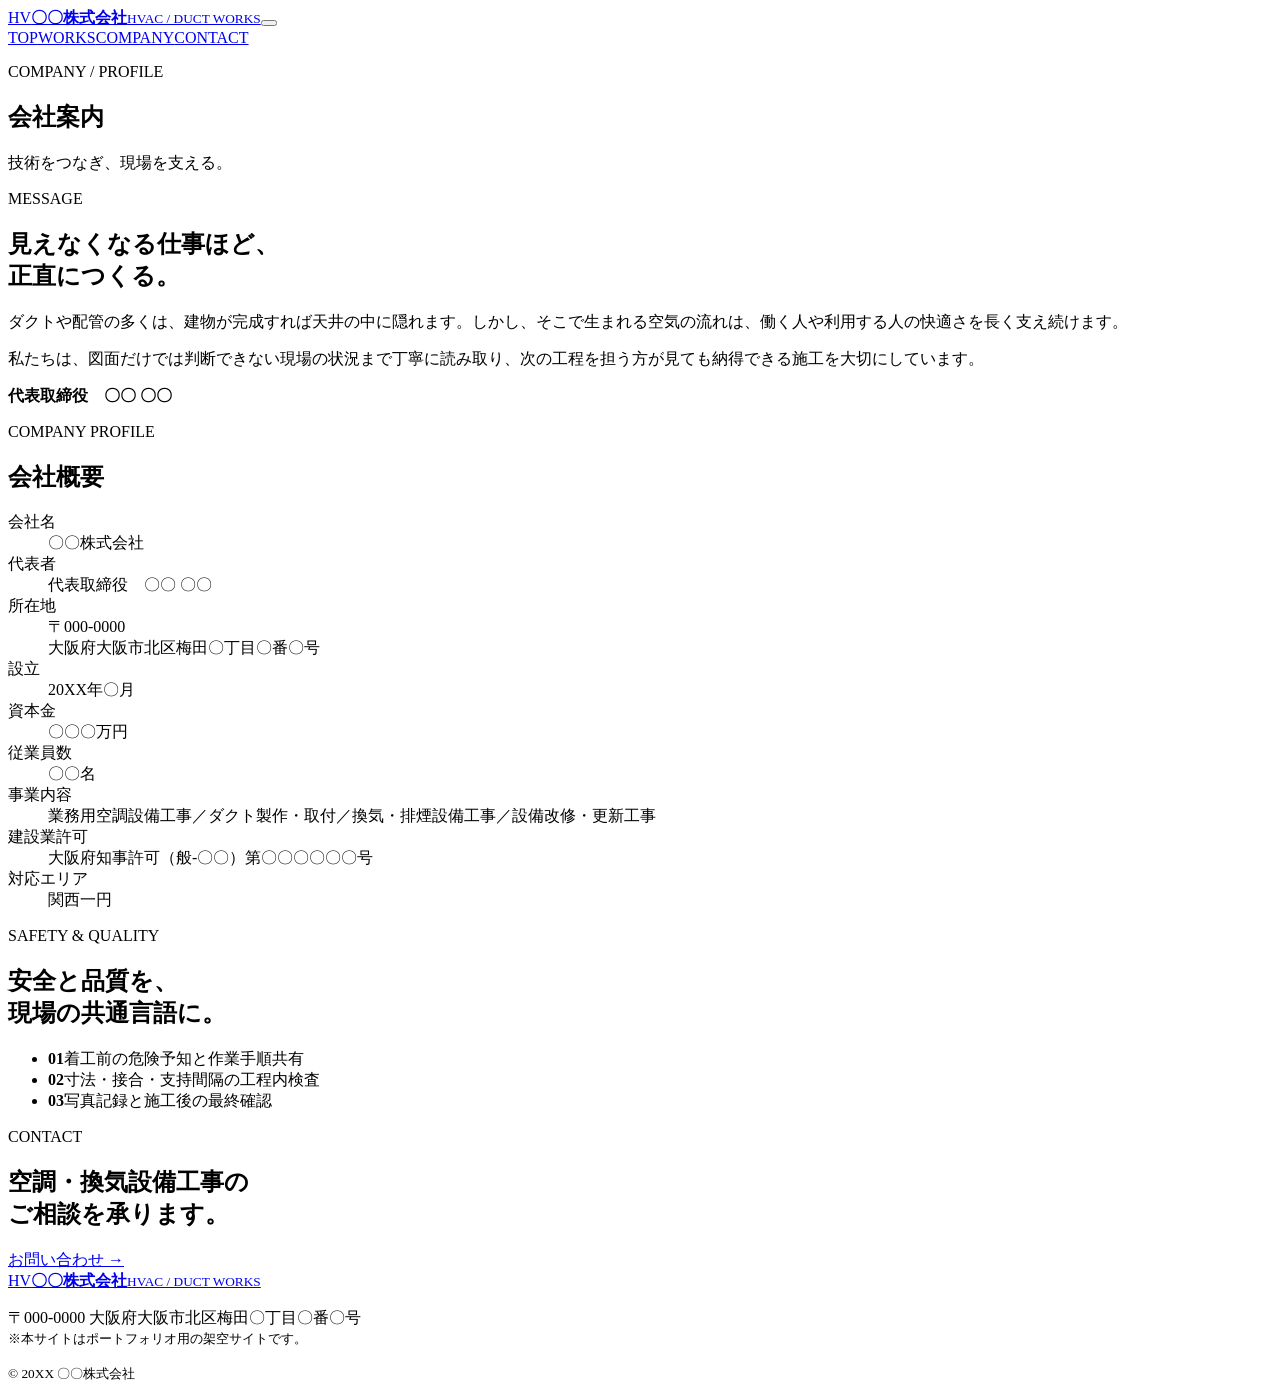
==== company.html @ c124eb48 "Add company.html to HVAC craftsman sample" ====
<!doctype html><html lang="ja"><head><meta charset="UTF-8"><meta name="viewport" content="width=device-width,initial-scale=1"><meta name="description" content="〇〇株式会社の会社案内、施工姿勢、会社概要。"><title>会社案内 | 〇〇株式会社</title><link rel="preconnect" href="https://fonts.googleapis.com"><link rel="preconnect" href="https://fonts.gstatic.com" crossorigin><link href="https://fonts.googleapis.com/css2?family=Barlow+Condensed:wght@500;600;700;800&family=Noto+Sans+JP:wght@400;500;600;700;800&display=swap" rel="stylesheet"><link rel="stylesheet" href="style.css"><link rel="icon" href="favicon.svg" type="image/svg+xml"><script src="script.js" defer></script></head><body><div class="progress"></div><header class="header"><a class="brand" href="index.html"><span class="brand-mark">HV</span><span><b>〇〇株式会社</b><small>HVAC / DUCT WORKS</small></span></a><button class="menu" aria-label="メニューを開く" aria-expanded="false"><i></i><i></i></button><nav><a href="index.html">TOP</a><a href="services.html">WORKS</a><a class="active" href="company.html">COMPANY</a><a href="contact.html">CONTACT</a></nav></header><main><section class="page-hero company-hero"><p>COMPANY / PROFILE</p><h1>会社案内</h1><span>技術をつなぎ、現場を支える。</span></section><section class="message"><div><p class="section-no">MESSAGE</p><h2>見えなくなる仕事ほど、<br>正直につくる。</h2></div><div><p>ダクトや配管の多くは、建物が完成すれば天井の中に隠れます。しかし、そこで生まれる空気の流れは、働く人や利用する人の快適さを長く支え続けます。</p><p>私たちは、図面だけでは判断できない現場の状況まで丁寧に読み取り、次の工程を担う方が見ても納得できる施工を大切にしています。</p><b>代表取締役　〇〇 〇〇</b></div></section><section class="company-data"><p class="section-no">COMPANY PROFILE</p><h2>会社概要</h2><dl><div><dt>会社名</dt><dd>〇〇株式会社</dd></div><div><dt>代表者</dt><dd>代表取締役　〇〇 〇〇</dd></div><div><dt>所在地</dt><dd>〒000-0000<br>大阪府大阪市北区梅田〇丁目〇番〇号</dd></div><div><dt>設立</dt><dd>20XX年〇月</dd></div><div><dt>資本金</dt><dd>〇〇〇万円</dd></div><div><dt>従業員数</dt><dd>〇〇名</dd></div><div><dt>事業内容</dt><dd>業務用空調設備工事／ダクト製作・取付／換気・排煙設備工事／設備改修・更新工事</dd></div><div><dt>建設業許可</dt><dd>大阪府知事許可（般-〇〇）第〇〇〇〇〇〇号</dd></div><div><dt>対応エリア</dt><dd>関西一円</dd></div></dl></section><section class="safety"><div><p class="section-no">SAFETY & QUALITY</p><h2>安全と品質を、<br>現場の共通言語に。</h2></div><ul><li><b>01</b><span>着工前の危険予知と作業手順共有</span></li><li><b>02</b><span>寸法・接合・支持間隔の工程内検査</span></li><li><b>03</b><span>写真記録と施工後の最終確認</span></li></ul></section><section class="cta"><p class="section-no">CONTACT</p><h2>空調・換気設備工事の<br>ご相談を承ります。</h2><a class="btn light" href="contact.html">お問い合わせ →</a></section></main><footer><a class="brand inverse" href="index.html"><span class="brand-mark">HV</span><span><b>〇〇株式会社</b><small>HVAC / DUCT WORKS</small></span></a><p>〒000-0000 大阪府大阪市北区梅田〇丁目〇番〇号<br><small>※本サイトはポートフォリオ用の架空サイトです。</small></p><small>© 20XX 〇〇株式会社</small></footer></body></html>
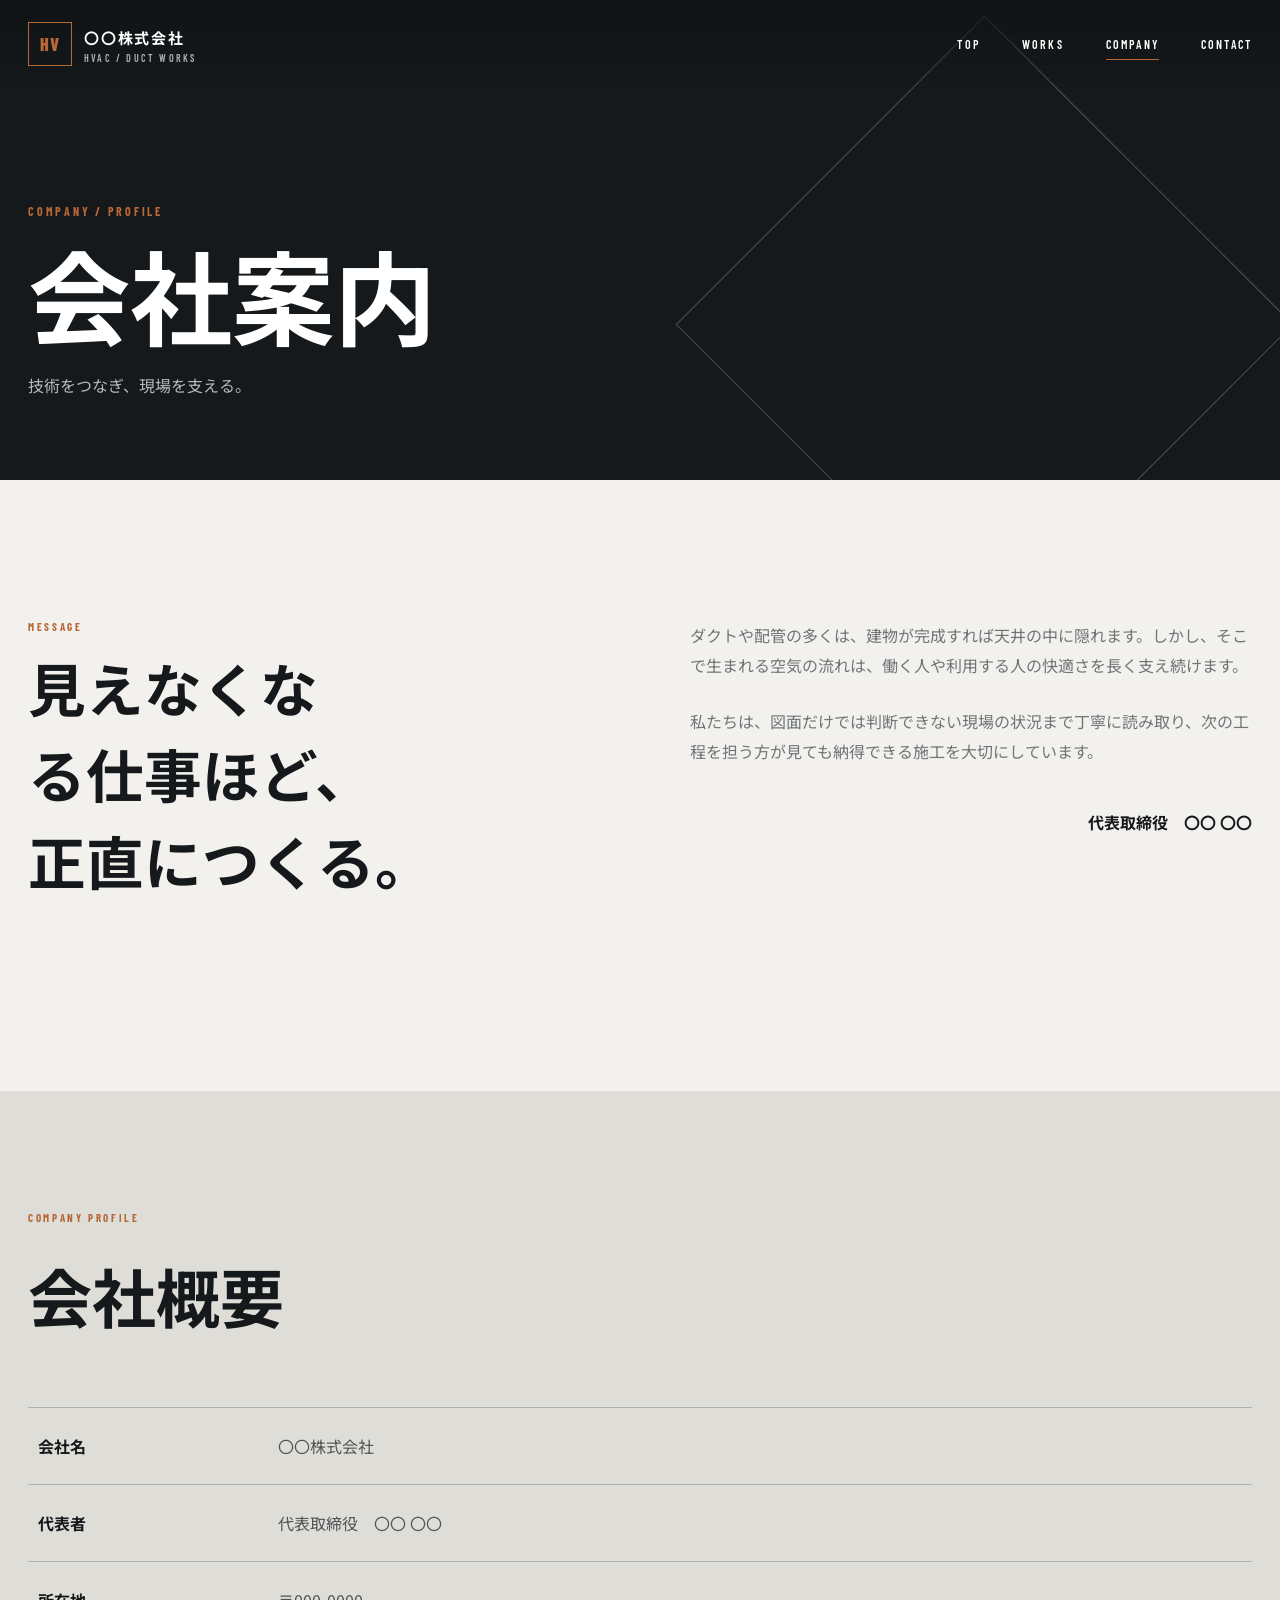
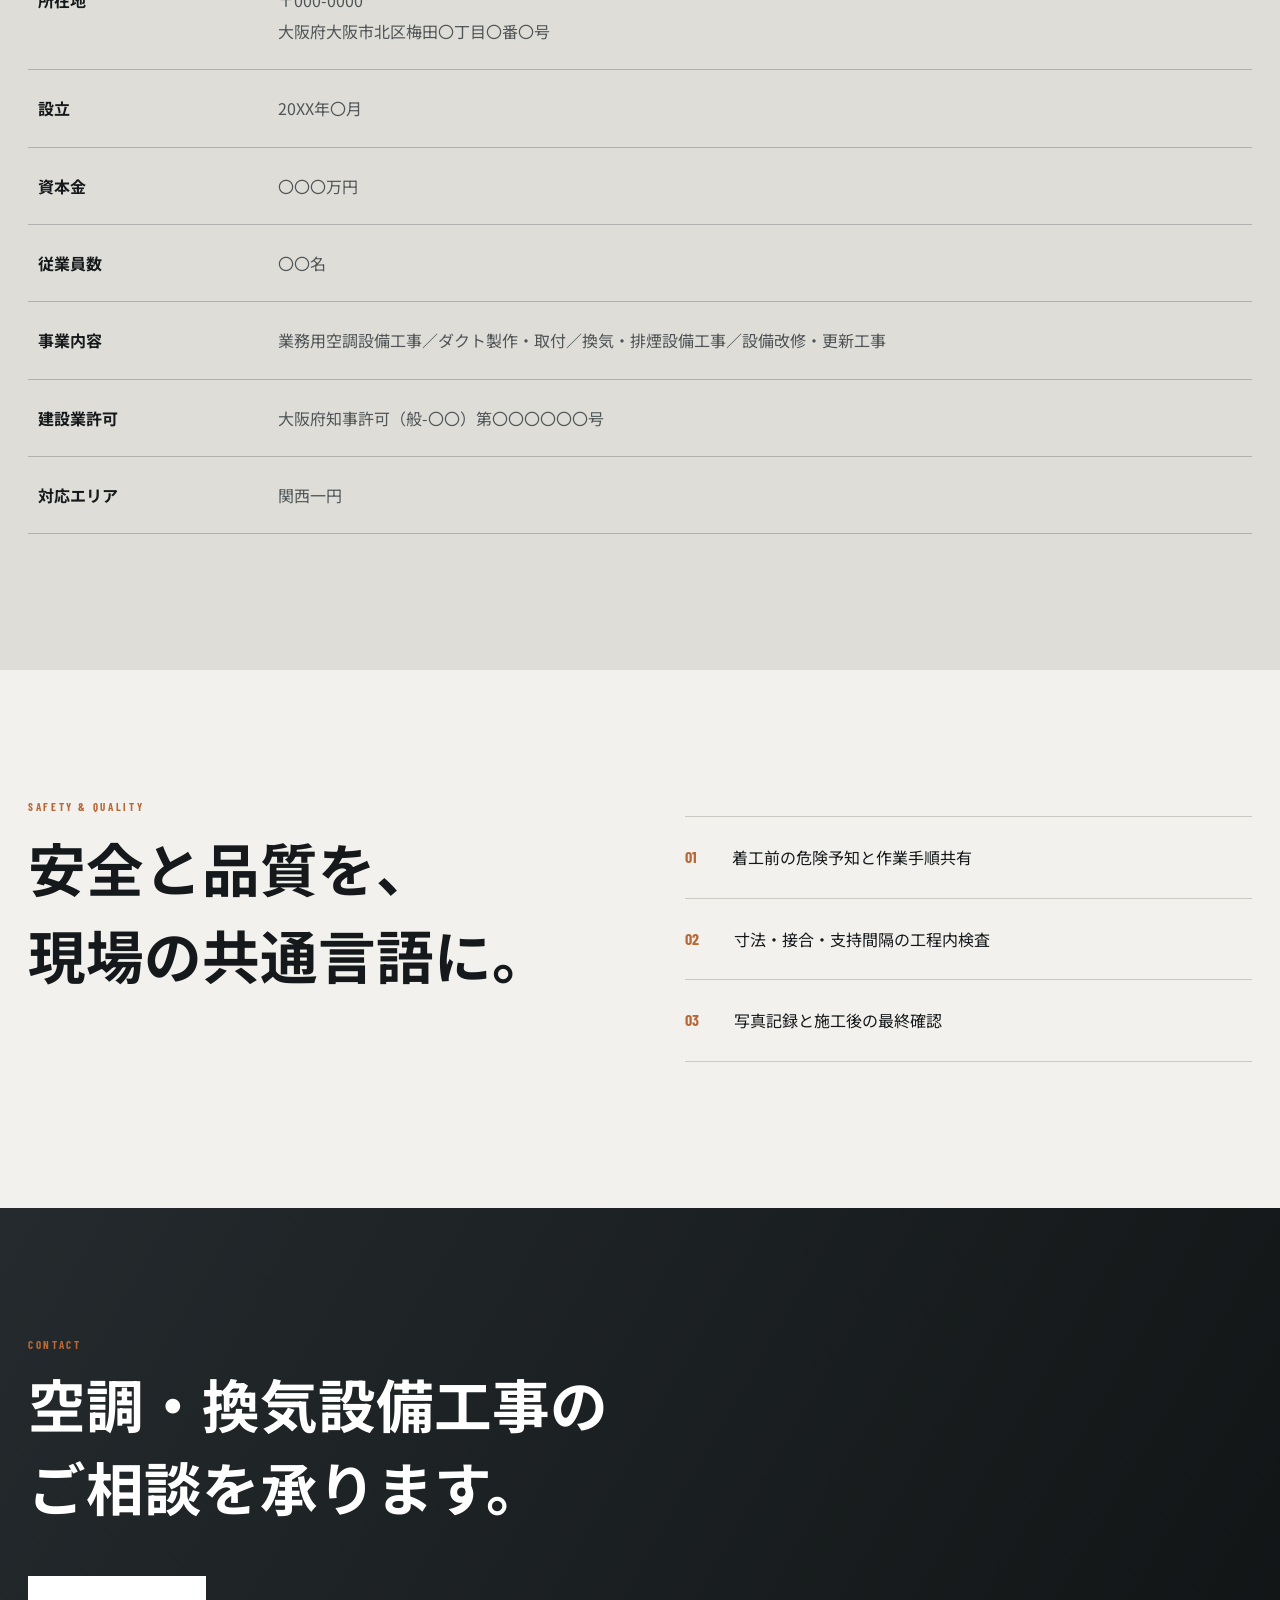
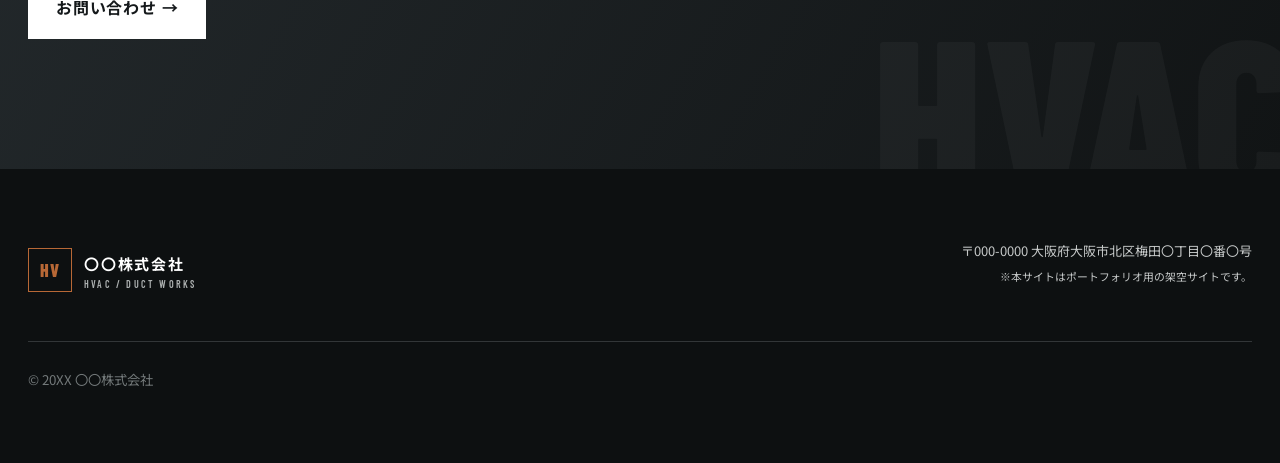
==== commit 84e2d6b4: "スマホ改行調整のCSSを反映" ====
--- a/company.html
+++ b/company.html
@@ -1 +1 @@
-<!doctype html><html lang="ja"><head><meta charset="UTF-8"><meta name="viewport" content="width=device-width,initial-scale=1"><meta name="description" content="〇〇株式会社の会社案内、施工姿勢、会社概要。"><title>会社案内 | 〇〇株式会社</title><link rel="preconnect" href="https://fonts.googleapis.com"><link rel="preconnect" href="https://fonts.gstatic.com" crossorigin><link href="https://fonts.googleapis.com/css2?family=Barlow+Condensed:wght@500;600;700;800&family=Noto+Sans+JP:wght@400;500;600;700;800&display=swap" rel="stylesheet"><link rel="stylesheet" href="style.css"><link rel="icon" href="favicon.svg" type="image/svg+xml"><script src="script.js" defer></script></head><body><div class="progress"></div><header class="header"><a class="brand" href="index.html"><span class="brand-mark">HV</span><span><b>〇〇株式会社</b><small>HVAC / DUCT WORKS</small></span></a><button class="menu" aria-label="メニューを開く" aria-expanded="false"><i></i><i></i></button><nav><a href="index.html">TOP</a><a href="services.html">WORKS</a><a class="active" href="company.html">COMPANY</a><a href="contact.html">CONTACT</a></nav></header><main><section class="page-hero company-hero"><p>COMPANY / PROFILE</p><h1>会社案内</h1><span>技術をつなぎ、現場を支える。</span></section><section class="message"><div><p class="section-no">MESSAGE</p><h2>見えなくなる仕事ほど、<br>正直につくる。</h2></div><div><p>ダクトや配管の多くは、建物が完成すれば天井の中に隠れます。しかし、そこで生まれる空気の流れは、働く人や利用する人の快適さを長く支え続けます。</p><p>私たちは、図面だけでは判断できない現場の状況まで丁寧に読み取り、次の工程を担う方が見ても納得できる施工を大切にしています。</p><b>代表取締役　〇〇 〇〇</b></div></section><section class="company-data"><p class="section-no">COMPANY PROFILE</p><h2>会社概要</h2><dl><div><dt>会社名</dt><dd>〇〇株式会社</dd></div><div><dt>代表者</dt><dd>代表取締役　〇〇 〇〇</dd></div><div><dt>所在地</dt><dd>〒000-0000<br>大阪府大阪市北区梅田〇丁目〇番〇号</dd></div><div><dt>設立</dt><dd>20XX年〇月</dd></div><div><dt>資本金</dt><dd>〇〇〇万円</dd></div><div><dt>従業員数</dt><dd>〇〇名</dd></div><div><dt>事業内容</dt><dd>業務用空調設備工事／ダクト製作・取付／換気・排煙設備工事／設備改修・更新工事</dd></div><div><dt>建設業許可</dt><dd>大阪府知事許可（般-〇〇）第〇〇〇〇〇〇号</dd></div><div><dt>対応エリア</dt><dd>関西一円</dd></div></dl></section><section class="safety"><div><p class="section-no">SAFETY & QUALITY</p><h2>安全と品質を、<br>現場の共通言語に。</h2></div><ul><li><b>01</b><span>着工前の危険予知と作業手順共有</span></li><li><b>02</b><span>寸法・接合・支持間隔の工程内検査</span></li><li><b>03</b><span>写真記録と施工後の最終確認</span></li></ul></section><section class="cta"><p class="section-no">CONTACT</p><h2>空調・換気設備工事の<br>ご相談を承ります。</h2><a class="btn light" href="contact.html">お問い合わせ →</a></section></main><footer><a class="brand inverse" href="index.html"><span class="brand-mark">HV</span><span><b>〇〇株式会社</b><small>HVAC / DUCT WORKS</small></span></a><p>〒000-0000 大阪府大阪市北区梅田〇丁目〇番〇号<br><small>※本サイトはポートフォリオ用の架空サイトです。</small></p><small>© 20XX 〇〇株式会社</small></footer></body></html>
+<!doctype html><html lang="ja"><head><meta charset="UTF-8"><meta name="viewport" content="width=device-width,initial-scale=1"><meta name="description" content="〇〇株式会社の会社案内、施工姿勢、会社概要。"><title>会社案内 | 〇〇株式会社</title><link rel="preconnect" href="https://fonts.googleapis.com"><link rel="preconnect" href="https://fonts.gstatic.com" crossorigin><link href="https://fonts.googleapis.com/css2?family=Barlow+Condensed:wght@500;600;700;800&family=Noto+Sans+JP:wght@400;500;600;700;800&display=swap" rel="stylesheet"><link rel="stylesheet" href="style.css?v=20260915-mobile1"><link rel="icon" href="favicon.svg" type="image/svg+xml"><script src="script.js" defer></script></head><body><div class="progress"></div><header class="header"><a class="brand" href="index.html"><span class="brand-mark">HV</span><span><b>〇〇株式会社</b><small>HVAC / DUCT WORKS</small></span></a><button class="menu" aria-label="メニューを開く" aria-expanded="false"><i></i><i></i></button><nav><a href="index.html">TOP</a><a href="services.html">WORKS</a><a class="active" href="company.html">COMPANY</a><a href="contact.html">CONTACT</a></nav></header><main><section class="page-hero company-hero"><p>COMPANY / PROFILE</p><h1>会社案内</h1><span>技術をつなぎ、現場を支える。</span></section><section class="message"><div><p class="section-no">MESSAGE</p><h2>見えなくなる仕事ほど、<br>正直につくる。</h2></div><div><p>ダクトや配管の多くは、建物が完成すれば天井の中に隠れます。しかし、そこで生まれる空気の流れは、働く人や利用する人の快適さを長く支え続けます。</p><p>私たちは、図面だけでは判断できない現場の状況まで丁寧に読み取り、次の工程を担う方が見ても納得できる施工を大切にしています。</p><b>代表取締役　〇〇 〇〇</b></div></section><section class="company-data"><p class="section-no">COMPANY PROFILE</p><h2>会社概要</h2><dl><div><dt>会社名</dt><dd>〇〇株式会社</dd></div><div><dt>代表者</dt><dd>代表取締役　〇〇 〇〇</dd></div><div><dt>所在地</dt><dd>〒000-0000<br>大阪府大阪市北区梅田〇丁目〇番〇号</dd></div><div><dt>設立</dt><dd>20XX年〇月</dd></div><div><dt>資本金</dt><dd>〇〇〇万円</dd></div><div><dt>従業員数</dt><dd>〇〇名</dd></div><div><dt>事業内容</dt><dd>業務用空調設備工事／ダクト製作・取付／換気・排煙設備工事／設備改修・更新工事</dd></div><div><dt>建設業許可</dt><dd>大阪府知事許可（般-〇〇）第〇〇〇〇〇〇号</dd></div><div><dt>対応エリア</dt><dd>関西一円</dd></div></dl></section><section class="safety"><div><p class="section-no">SAFETY & QUALITY</p><h2>安全と品質を、<br>現場の共通言語に。</h2></div><ul><li><b>01</b><span>着工前の危険予知と作業手順共有</span></li><li><b>02</b><span>寸法・接合・支持間隔の工程内検査</span></li><li><b>03</b><span>写真記録と施工後の最終確認</span></li></ul></section><section class="cta"><p class="section-no">CONTACT</p><h2>空調・換気設備工事の<br>ご相談を承ります。</h2><a class="btn light" href="contact.html">お問い合わせ →</a></section></main><footer><a class="brand inverse" href="index.html"><span class="brand-mark">HV</span><span><b>〇〇株式会社</b><small>HVAC / DUCT WORKS</small></span></a><p>〒000-0000 大阪府大阪市北区梅田〇丁目〇番〇号<br><small>※本サイトはポートフォリオ用の架空サイトです。</small></p><small>© 20XX 〇〇株式会社</small></footer></body></html>
--- a/style.css
+++ b/style.css
@@ -0,0 +1,198 @@
+:root{--ink:#15191b;--steel:#242a2d;--paper:#f2f1ed;--white:#fff;--copper:#b76836;--line:#c9c8c2;--muted:#6f7577;--max:1280px}
+*{box-sizing:border-box}
+html{scroll-behavior:smooth}
+body{margin:0;color:var(--ink);background:var(--paper);font:16px/1.9 "Noto Sans JP",sans-serif}
+body.nav-open{overflow:hidden}
+a{color:inherit;text-decoration:none}
+h1,h2,h3,p{margin-top:0}
+h1,h2,h3{text-wrap:balance;line-break:strict}
+.progress{position:fixed;z-index:100;left:0;top:0;height:3px;background:var(--copper);transition:width .1s}
+.header{position:fixed;z-index:50;top:0;left:0;right:0;height:88px;padding:0 max(28px,calc((100% - var(--max))/2));display:flex;align-items:center;justify-content:space-between;color:#fff;background:linear-gradient(180deg,rgba(15,18,19,.78),transparent);transition:.35s}
+.header.scrolled{height:70px;background:rgba(21,25,27,.97);border-bottom:1px solid #3c4244}
+.brand{display:flex;align-items:center;gap:12px}
+.brand-mark{width:44px;height:44px;display:grid;place-items:center;border:1px solid var(--copper);color:var(--copper);font:800 18px "Barlow Condensed";letter-spacing:.05em}
+.brand b{display:block;font-size:15px;letter-spacing:.12em}
+.brand small{display:block;color:#adb1b1;font:600 10px "Barlow Condensed";letter-spacing:.22em}
+.header nav{display:flex;gap:42px;align-items:center}
+.header nav a{position:relative;font:600 12px "Barlow Condensed";letter-spacing:.18em}
+.header nav a:after{content:"";position:absolute;left:0;right:100%;bottom:-9px;height:1px;background:var(--copper);transition:.3s}
+.header nav a:hover:after,.header nav a.active:after{right:0}
+.menu{display:none;background:none;border:0}
+.hero{min-height:760px;height:100svh;display:grid;grid-template-columns:46% 54%;grid-template-rows:100%;align-items:stretch;position:relative;overflow:hidden;color:#fff;background:var(--ink)}
+.hero-copy{height:100%;padding:170px 5vw 100px max(32px,calc((100vw - var(--max))/2));display:flex;flex-direction:column;justify-content:center;position:relative;z-index:2;background:var(--ink)}
+.eyebrow,.section-no{color:var(--copper);font:700 11px "Barlow Condensed";letter-spacing:.24em}
+.hero h1{margin:25px 0 30px;font-size:clamp(3.5rem,6.4vw,7rem);font-weight:700;line-height:1.16;letter-spacing:.02em}
+.hero h1 em{font-style:normal;color:var(--copper)}
+.hero-copy>p:not(.eyebrow){color:#c4c8c8;line-height:2.1}
+.hero-actions{display:flex;align-items:center;gap:34px;margin-top:30px}
+.btn{min-height:58px;padding:16px 28px;display:inline-flex;align-items:center;justify-content:center;border:0;font-weight:700;letter-spacing:.05em;cursor:pointer}
+.btn.copper{color:#fff;background:var(--copper)}
+.btn.light{color:var(--ink);background:#fff}
+.text-link{font-size:13px;font-weight:700;border-bottom:1px solid currentColor}
+.hero-image{height:100%;position:relative;background:linear-gradient(90deg,rgba(21,25,27,.25),transparent),url("https://images.unsplash.com/photo-1541123437800-1bb1317badc2?auto=format&fit=crop&w=1600&q=88") center/cover}
+.hero-image:before{content:"";position:absolute;inset:0;background:linear-gradient(0deg,rgba(17,20,21,.7),transparent 55%)}
+.hero-image span{position:absolute;right:30px;bottom:34px;color:#ddd;font:600 10px "Barlow Condensed";letter-spacing:.2em}
+.hero-rail{position:absolute;left:22px;bottom:24px;display:flex;align-items:center;gap:12px;transform-origin:left bottom;transform:rotate(-90deg);font:600 9px "Barlow Condensed";letter-spacing:.2em}
+.hero-rail i{width:60px;height:1px;background:var(--copper)}
+.hero-rail small{color:#8e9698}
+.statement{max-width:var(--max);margin:auto;padding:150px 28px;display:grid;grid-template-columns:180px 1fr;gap:55px;align-items:start}
+.statement h2{font-size:clamp(2.6rem,3.5vw,3.55rem);line-height:1.5;margin-bottom:0}
+.service-intro h2{font-size:clamp(2.3rem,4.5vw,4.8rem);line-height:1.45}
+.statement>div{display:grid;grid-template-columns:minmax(480px,1.45fr) minmax(280px,.8fr);gap:60px;align-items:center}
+.statement>div p{max-width:390px;margin:0;color:var(--muted)}
+.works-preview{padding:130px max(28px,calc((100% - var(--max))/2));background:#e5e4df}
+.section-head{display:flex;justify-content:space-between;align-items:end;margin-bottom:55px}
+.section-head h2,.company-data>h2,.process>h2{font-size:clamp(2.6rem,5vw,5rem);margin:5px 0 0}
+.work-list{border-top:1px solid #aeb1af}
+.work-list a{min-height:140px;padding:25px 20px;display:grid;grid-template-columns:90px 1fr 40px;align-items:center;border-bottom:1px solid #aeb1af;transition:.3s}
+.work-list a:hover{padding-left:36px;color:#fff;background:var(--steel)}
+.work-list a>span,.work-list a>b{color:var(--copper);font:700 16px "Barlow Condensed"}
+.work-list small{color:var(--muted);font:600 10px "Barlow Condensed";letter-spacing:.18em}
+.work-list a:hover small{color:#aeb5b6}
+.work-list h3{margin:5px 0 0;font-size:25px}
+.craft{display:grid;grid-template-columns:54% 46%;min-height:760px;background:var(--ink);color:#fff}
+.craft-image{position:relative;background:linear-gradient(0deg,rgba(21,25,27,.72),transparent 55%),url("https://images.unsplash.com/photo-1504307651254-35680f356dfd?auto=format&fit=crop&w=1500&q=86") center/cover}
+.craft-image span{position:absolute;left:40px;bottom:38px;color:#fff;font:700 12px/1.6 "Barlow Condensed";letter-spacing:.22em}
+.craft-copy{padding:110px max(38px,calc((100vw - var(--max))/2)) 90px 7vw}
+.craft-copy h2{font-size:clamp(2.2rem,4vw,4.2rem);line-height:1.45;margin:22px 0 30px}
+.craft-copy>p:not(.section-no){color:#b8bcbc}
+.craft-copy ul{list-style:none;padding:0;margin:45px 0 0;border-top:1px solid #414749}
+.craft-copy li{padding:18px 0;display:flex;justify-content:space-between;border-bottom:1px solid #414749}
+.craft-copy li b{color:var(--copper)}
+.craft-copy li span{color:#aeb4b4;font-size:13px}
+.numbers{display:grid;grid-template-columns:repeat(3,1fr);background:var(--copper);color:#fff}
+.numbers>div{padding:55px 5vw;border-right:1px solid rgba(255,255,255,.3)}
+.numbers small,.numbers span{display:block}
+.numbers b{display:block;font:700 clamp(2rem,4vw,4.2rem) "Barlow Condensed";letter-spacing:.04em}
+.numbers small{font-size:11px}
+.numbers span{font-size:14px}
+.cta{padding:130px max(28px,calc((100% - var(--max))/2));color:#fff;background:linear-gradient(120deg,#242a2d,#111415);position:relative;overflow:hidden}
+.cta:after{content:"HVAC";position:absolute;right:-20px;bottom:-80px;color:rgba(255,255,255,.035);font:800 230px "Barlow Condensed"}
+.cta h2{position:relative;z-index:1;font-size:clamp(2.2rem,4.5vw,4.7rem);line-height:1.45}
+.cta .btn{position:relative;z-index:1}
+.page-hero{min-height:480px;padding:180px max(28px,calc((100% - var(--max))/2)) 80px;display:flex;flex-direction:column;justify-content:end;color:#fff;background-color:var(--ink);position:relative;overflow:hidden}
+.page-hero:after{content:"";position:absolute;right:6%;top:22%;width:34vw;height:34vw;border:1px solid #4b5051;transform:rotate(45deg)}
+.page-hero p{color:var(--copper);font:700 12px "Barlow Condensed";letter-spacing:.23em}
+.page-hero h1{font-size:clamp(3.6rem,8vw,7.5rem);line-height:1;margin:12px 0 25px;z-index:1}
+.page-hero span{color:#b5baba;z-index:1}
+.service-intro{max-width:var(--max);margin:auto;padding:130px 28px 90px}
+.service-grid{max-width:var(--max);margin:0 auto;padding:0 28px 140px;display:grid;grid-template-columns:1fr 1fr;gap:1px;background:var(--line)}
+.service-grid article{padding:65px;background:var(--paper)}
+.service-grid article>span{float:right;color:#d0cec8;font:800 90px "Barlow Condensed";line-height:.8}
+.service-grid small{color:var(--copper);font:700 10px "Barlow Condensed";letter-spacing:.2em}
+.service-grid h2{clear:both;font-size:30px;margin:25px 0}
+.service-grid p{color:var(--muted)}
+.service-grid ul{padding-left:20px}
+.process{padding:120px max(28px,calc((100% - var(--max))/2));background:#deddd8}
+.process ol{list-style:none;padding:0;margin:50px 0 0;display:grid;grid-template-columns:repeat(4,1fr)}
+.process li{padding:25px;border-left:1px solid #a7aaa8}
+.process li b{display:block;color:var(--copper);font:700 34px "Barlow Condensed"}
+.process li span{font-size:14px}
+.message{max-width:var(--max);margin:auto;padding:140px 28px;display:grid;grid-template-columns:1fr 1fr;gap:100px}
+.message h2,.safety h2,.contact-lead h2{font-size:clamp(2.3rem,4.5vw,4.5rem);line-height:1.5}
+.message>div:last-child p{color:var(--muted);margin-bottom:25px}
+.message>div:last-child b{display:block;margin-top:40px;text-align:right}
+.company-data{padding:120px max(28px,calc((100% - var(--max))/2));background:#deddd8}
+.company-data dl{margin-top:50px}
+.company-data dl div{padding:23px 10px;display:grid;grid-template-columns:240px 1fr;border-top:1px solid #aeb1af}
+.company-data dl div:last-child{border-bottom:1px solid #aeb1af}
+.company-data dt{font-weight:700}
+.company-data dd{margin:0;color:#4f5557}
+.safety{padding:130px max(28px,calc((100% - var(--max))/2));display:grid;grid-template-columns:1fr 1fr;gap:90px}
+.safety ul{list-style:none;padding:0;border-top:1px solid var(--line)}
+.safety li{padding:25px 0;display:flex;gap:35px;border-bottom:1px solid var(--line)}
+.safety b{color:var(--copper);font-family:"Barlow Condensed"}
+.contact-wrap{max-width:var(--max);margin:auto;padding:130px 28px;display:grid;grid-template-columns:.85fr 1.15fr;gap:100px}
+.contact-lead>p:not(.section-no){color:var(--muted)}
+.contact-lead ul{padding:25px 0 0;list-style:none;border-top:1px solid var(--line)}
+.contact-lead li{padding:10px 0;border-bottom:1px solid var(--line)}
+form{padding:55px;background:#fff;border-top:4px solid var(--copper)}
+form label{display:block;margin-bottom:25px;font-weight:700}
+form label>span{float:right;color:var(--copper);font-size:12px}
+input,select,textarea{width:100%;margin-top:8px;padding:15px;border:1px solid #c8c9c6;border-radius:0;background:#f8f8f6;font:inherit}
+textarea{resize:vertical}
+.check{display:flex;align-items:center;gap:10px;font-weight:500!important}
+.check input{width:auto;margin:0}
+.check span{float:none!important;color:inherit!important;font-size:14px!important}
+.form-note,.form-success{margin:18px 0 0;color:var(--muted);font-size:13px}
+.form-success{padding:14px;border-left:3px solid var(--copper);background:#f4eee9}
+footer{padding:70px max(28px,calc((100% - var(--max))/2));display:grid;grid-template-columns:1fr 1fr;gap:40px;color:#c6c9c9;background:#0d1011}
+footer .brand{color:#fff}
+footer>div{display:flex;gap:25px;justify-content:end;font-size:13px}
+footer>p{text-align:right;font-size:13px}
+footer>small{grid-column:1/-1;padding-top:25px;border-top:1px solid #323638;color:#73797a}
+.reveal{opacity:0;transform:translateY(35px);transition:.8s cubic-bezier(.2,.7,.2,1)}
+.reveal.show{opacity:1;transform:none}
+
+@media(max-width:900px){.header{height:72px;padding:0 20px;background:rgba(21,25,27,.96)}
+.menu{display:grid;width:44px;height:44px;place-content:center;gap:7px}
+.menu i{display:block;width:24px;height:1px;background:#fff}
+.header nav{position:fixed;inset:72px 0 0;padding:60px 30px;display:flex;flex-direction:column;align-items:flex-start;background:rgba(21,25,27,.99);transform:translateX(100%);transition:.35s}
+.header nav.open{transform:none}
+.header nav a{font-size:20px}
+.hero{height:auto;min-height:100svh;grid-template-columns:1fr;grid-template-rows:auto auto}
+.hero-copy{height:auto;min-height:650px;padding:145px 30px 90px}
+.hero-image{height:auto;min-height:420px}
+.hero-rail{display:none}
+.statement,.statement>div,.message,.safety,.contact-wrap{grid-template-columns:1fr}
+.statement,.message,.safety,.contact-wrap{padding-top:90px;padding-bottom:90px;gap:45px}
+.statement>div{grid-template-columns:1fr;gap:25px}
+.craft{grid-template-columns:1fr}
+.craft-image{min-height:500px}
+.craft-copy{padding:80px 30px}
+.service-grid{grid-template-columns:1fr}
+.service-grid article{padding:45px 30px}
+.process ol{grid-template-columns:1fr 1fr}
+.company-data dl div{grid-template-columns:180px 1fr}
+}
+
+@media(max-width:600px){body{font-size:16px}
+.brand-mark{width:38px;height:38px}
+.brand b{font-size:13px}
+.brand small{font-size:8px}
+.hero-copy{min-height:610px}
+.hero h1{font-size:3.7rem}
+.hero-actions{align-items:flex-start;flex-direction:column}
+.hero-image{min-height:330px}
+.statement>div{display:block}
+.statement h2{font-size:2.6rem}
+.works-preview,.cta,.company-data{padding-top:85px;padding-bottom:85px}
+.section-head{align-items:flex-start;flex-direction:column;gap:20px}
+.work-list a{grid-template-columns:46px 1fr 20px;min-height:118px;padding:18px 4px}
+.work-list h3{font-size:19px}
+.craft-image{min-height:380px}
+.craft-copy h2{font-size:2.5rem}
+.craft-copy li{display:block}
+.craft-copy li span{display:block;margin-top:4px}
+.numbers{grid-template-columns:1fr}
+.numbers>div{padding:35px 30px;border-right:0;border-bottom:1px solid rgba(255,255,255,.3)}
+.page-hero{min-height:420px;padding-top:140px}
+.page-hero h1{font-size:3.8rem}
+.service-intro h2,.message h2,.safety h2,.contact-lead h2{font-size:2.35rem}
+.service-grid{padding:0 16px 90px}
+.service-grid article>span{font-size:66px}
+.process ol{grid-template-columns:1fr}
+.company-data dl div{grid-template-columns:1fr;gap:8px}
+.company-data dd{font-size:14px}
+.contact-wrap{padding-left:18px;padding-right:18px}
+form{padding:35px 20px}
+footer{grid-template-columns:1fr;padding-top:55px}
+footer>div{justify-content:flex-start;flex-wrap:wrap}
+footer>p{text-align:left}
+footer>small{grid-column:auto}
+}
+
+@media(prefers-reduced-motion:reduce){*{scroll-behavior:auto!important;transition:none!important}
+.reveal{opacity:1;transform:none}
+}
+
+/* Mobile Japanese line-break refinement 2026-09-15 */
+@media(max-width:600px){
+  h1,h2,h3{text-wrap:balance;line-break:strict;overflow-wrap:normal}
+  p,li,dd{line-break:strict;overflow-wrap:anywhere}
+  p br{display:none}
+  h1 br,h2 br,h3 br{display:block}
+  .hero h1{font-size:clamp(2.75rem,12vw,3.5rem);line-height:1.28}
+  .statement h2,.craft-copy h2,.service-intro h2,.message h2,.safety h2,.contact-lead h2{font-size:clamp(2rem,9.5vw,2.6rem);line-height:1.5}
+  .page-hero h1{font-size:clamp(2.75rem,12vw,3.45rem)}
+}
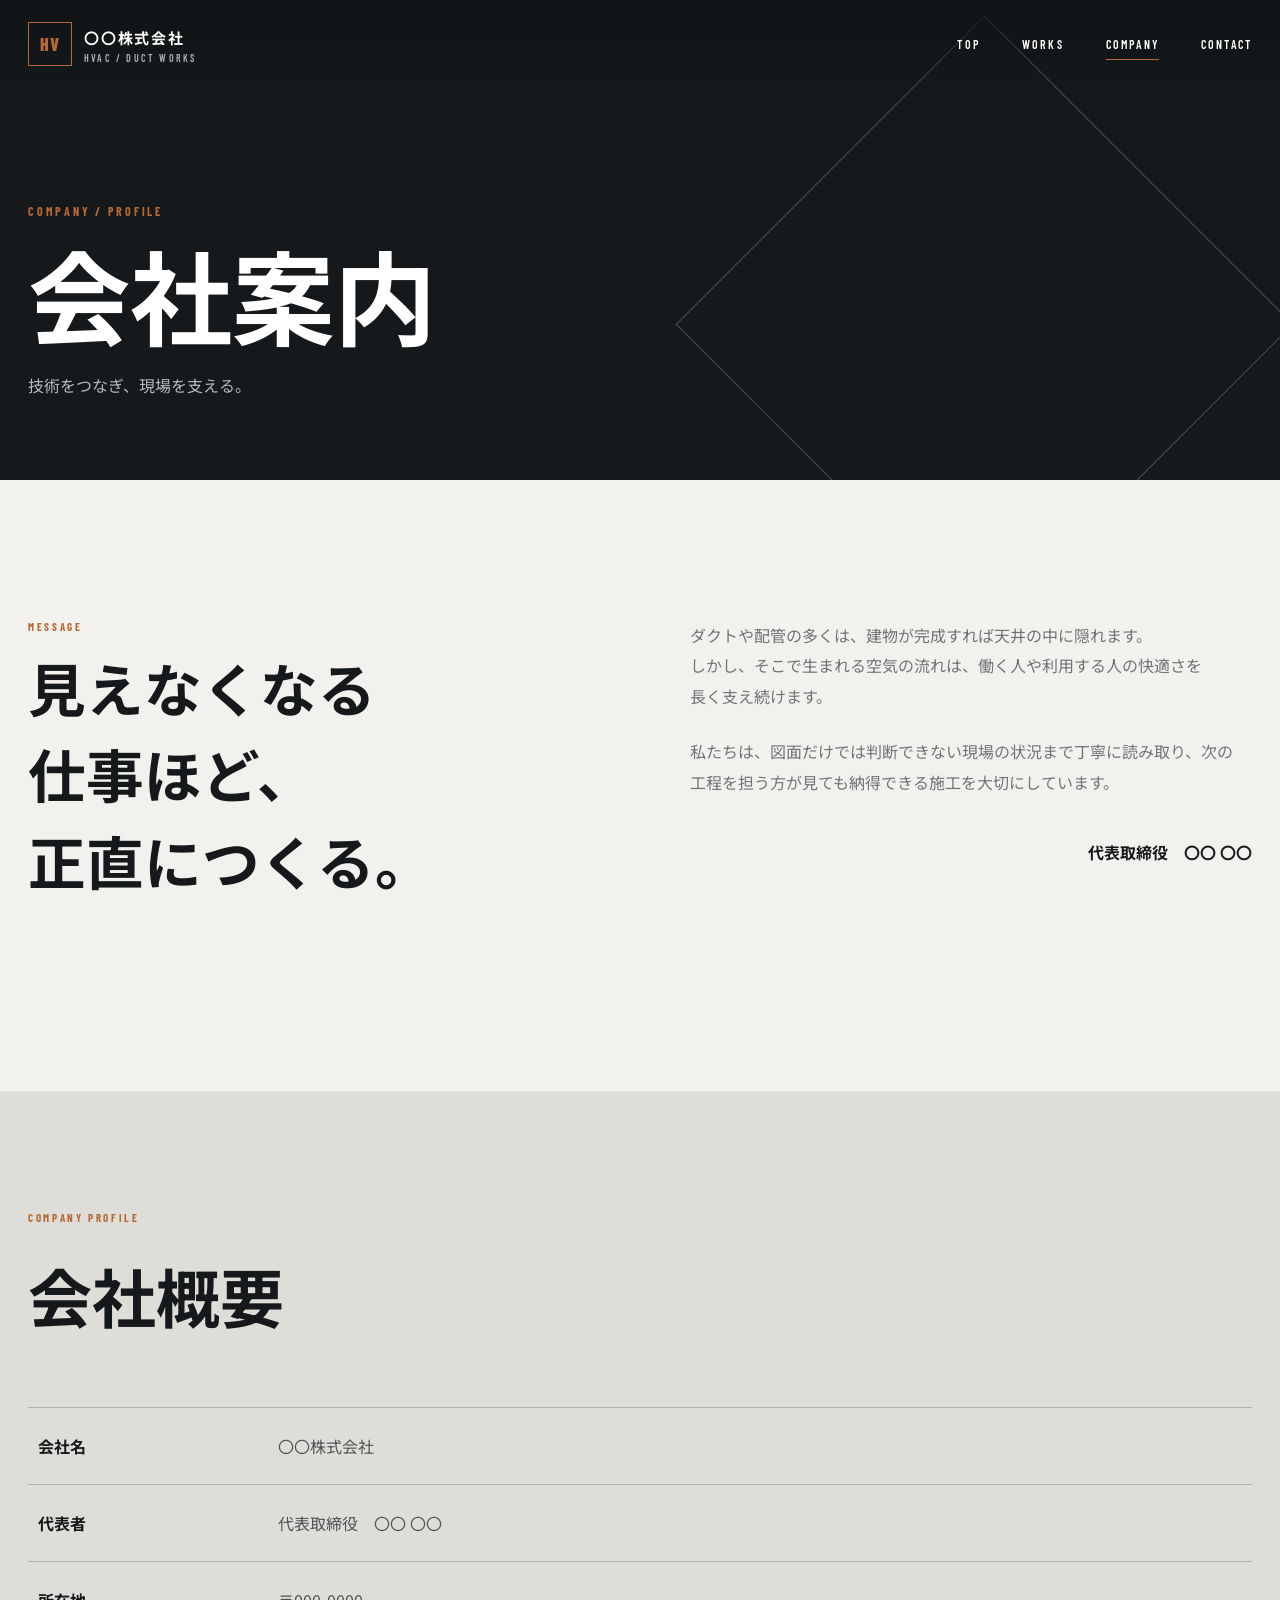
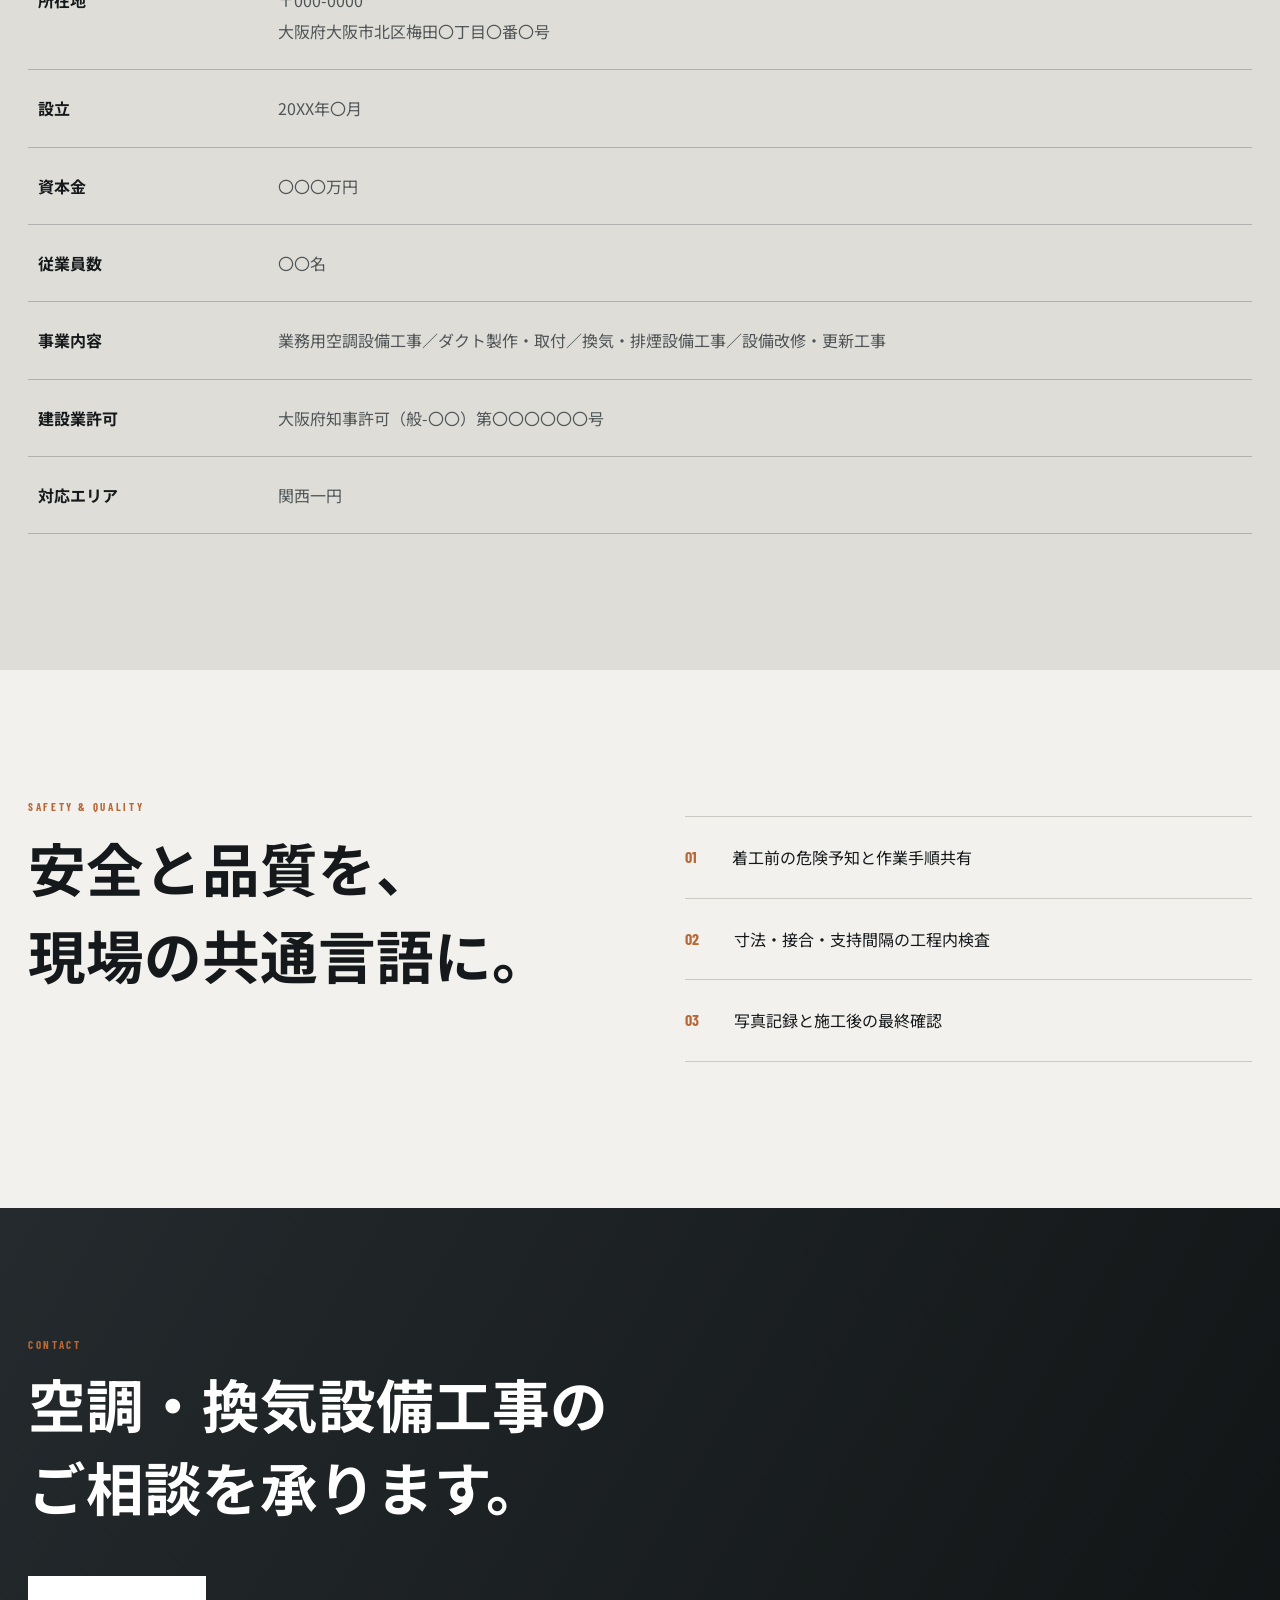
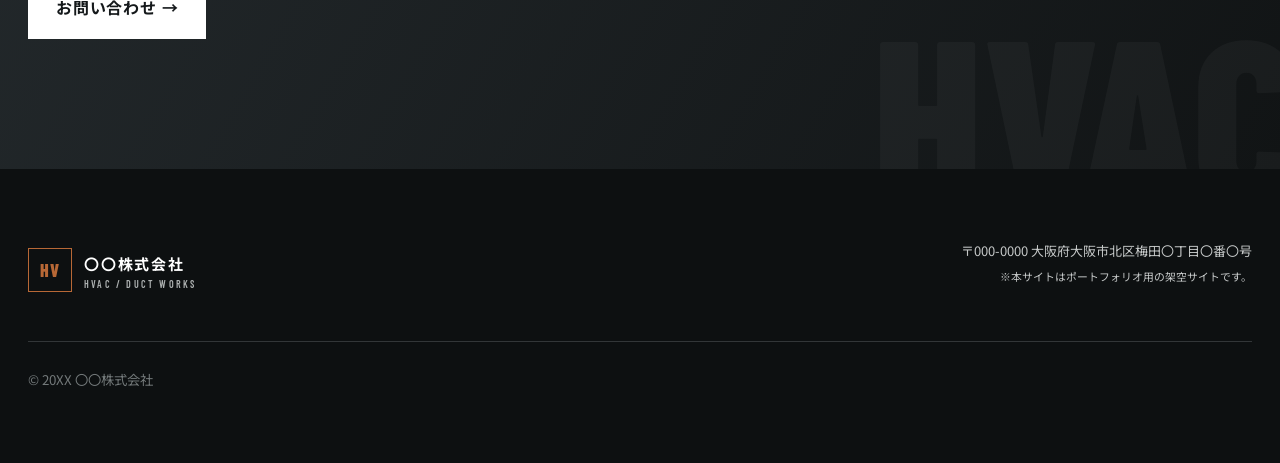
==== commit 9c158496: "Refresh Japanese line-breaking styles" ====
--- a/company.html
+++ b/company.html
@@ -1 +1 @@
-<!doctype html><html lang="ja"><head><meta charset="UTF-8"><meta name="viewport" content="width=device-width,initial-scale=1"><meta name="description" content="〇〇株式会社の会社案内、施工姿勢、会社概要。"><title>会社案内 | 〇〇株式会社</title><link rel="preconnect" href="https://fonts.googleapis.com"><link rel="preconnect" href="https://fonts.gstatic.com" crossorigin><link href="https://fonts.googleapis.com/css2?family=Barlow+Condensed:wght@500;600;700;800&family=Noto+Sans+JP:wght@400;500;600;700;800&display=swap" rel="stylesheet"><link rel="stylesheet" href="style.css?v=20260915-mobile1"><link rel="icon" href="favicon.svg" type="image/svg+xml"><script src="script.js" defer></script></head><body><div class="progress"></div><header class="header"><a class="brand" href="index.html"><span class="brand-mark">HV</span><span><b>〇〇株式会社</b><small>HVAC / DUCT WORKS</small></span></a><button class="menu" aria-label="メニューを開く" aria-expanded="false"><i></i><i></i></button><nav><a href="index.html">TOP</a><a href="services.html">WORKS</a><a class="active" href="company.html">COMPANY</a><a href="contact.html">CONTACT</a></nav></header><main><section class="page-hero company-hero"><p>COMPANY / PROFILE</p><h1>会社案内</h1><span>技術をつなぎ、現場を支える。</span></section><section class="message"><div><p class="section-no">MESSAGE</p><h2>見えなくなる仕事ほど、<br>正直につくる。</h2></div><div><p>ダクトや配管の多くは、建物が完成すれば天井の中に隠れます。しかし、そこで生まれる空気の流れは、働く人や利用する人の快適さを長く支え続けます。</p><p>私たちは、図面だけでは判断できない現場の状況まで丁寧に読み取り、次の工程を担う方が見ても納得できる施工を大切にしています。</p><b>代表取締役　〇〇 〇〇</b></div></section><section class="company-data"><p class="section-no">COMPANY PROFILE</p><h2>会社概要</h2><dl><div><dt>会社名</dt><dd>〇〇株式会社</dd></div><div><dt>代表者</dt><dd>代表取締役　〇〇 〇〇</dd></div><div><dt>所在地</dt><dd>〒000-0000<br>大阪府大阪市北区梅田〇丁目〇番〇号</dd></div><div><dt>設立</dt><dd>20XX年〇月</dd></div><div><dt>資本金</dt><dd>〇〇〇万円</dd></div><div><dt>従業員数</dt><dd>〇〇名</dd></div><div><dt>事業内容</dt><dd>業務用空調設備工事／ダクト製作・取付／換気・排煙設備工事／設備改修・更新工事</dd></div><div><dt>建設業許可</dt><dd>大阪府知事許可（般-〇〇）第〇〇〇〇〇〇号</dd></div><div><dt>対応エリア</dt><dd>関西一円</dd></div></dl></section><section class="safety"><div><p class="section-no">SAFETY & QUALITY</p><h2>安全と品質を、<br>現場の共通言語に。</h2></div><ul><li><b>01</b><span>着工前の危険予知と作業手順共有</span></li><li><b>02</b><span>寸法・接合・支持間隔の工程内検査</span></li><li><b>03</b><span>写真記録と施工後の最終確認</span></li></ul></section><section class="cta"><p class="section-no">CONTACT</p><h2>空調・換気設備工事の<br>ご相談を承ります。</h2><a class="btn light" href="contact.html">お問い合わせ →</a></section></main><footer><a class="brand inverse" href="index.html"><span class="brand-mark">HV</span><span><b>〇〇株式会社</b><small>HVAC / DUCT WORKS</small></span></a><p>〒000-0000 大阪府大阪市北区梅田〇丁目〇番〇号<br><small>※本サイトはポートフォリオ用の架空サイトです。</small></p><small>© 20XX 〇〇株式会社</small></footer></body></html>
+<!doctype html><html lang="ja"><head><meta charset="UTF-8"><meta name="viewport" content="width=device-width,initial-scale=1"><meta name="description" content="〇〇株式会社の会社案内、施工姿勢、会社概要。"><title>会社案内 | 〇〇株式会社</title><link rel="preconnect" href="https://fonts.googleapis.com"><link rel="preconnect" href="https://fonts.gstatic.com" crossorigin><link href="https://fonts.googleapis.com/css2?family=Barlow+Condensed:wght@500;600;700;800&family=Noto+Sans+JP:wght@400;500;600;700;800&display=swap" rel="stylesheet"><link rel="stylesheet" href="style.css?v=jpbreak1"><link rel="icon" href="favicon.svg" type="image/svg+xml"><script src="script.js" defer></script></head><body><div class="progress"></div><header class="header"><a class="brand" href="index.html"><span class="brand-mark">HV</span><span><b>〇〇株式会社</b><small>HVAC / DUCT WORKS</small></span></a><button class="menu" aria-label="メニューを開く" aria-expanded="false"><i></i><i></i></button><nav><a href="index.html">TOP</a><a href="services.html">WORKS</a><a class="active" href="company.html">COMPANY</a><a href="contact.html">CONTACT</a></nav></header><main><section class="page-hero company-hero"><p>COMPANY / PROFILE</p><h1>会社案内</h1><span>技術をつなぎ、現場を支える。</span></section><section class="message"><div><p class="section-no">MESSAGE</p><h2>見えなくなる仕事ほど、<br>正直につくる。</h2></div><div><p>ダクトや配管の多くは、建物が完成すれば天井の中に隠れます。しかし、そこで生まれる空気の流れは、働く人や利用する人の快適さを長く支え続けます。</p><p>私たちは、図面だけでは判断できない現場の状況まで丁寧に読み取り、次の工程を担う方が見ても納得できる施工を大切にしています。</p><b>代表取締役　〇〇 〇〇</b></div></section><section class="company-data"><p class="section-no">COMPANY PROFILE</p><h2>会社概要</h2><dl><div><dt>会社名</dt><dd>〇〇株式会社</dd></div><div><dt>代表者</dt><dd>代表取締役　〇〇 〇〇</dd></div><div><dt>所在地</dt><dd>〒000-0000<br>大阪府大阪市北区梅田〇丁目〇番〇号</dd></div><div><dt>設立</dt><dd>20XX年〇月</dd></div><div><dt>資本金</dt><dd>〇〇〇万円</dd></div><div><dt>従業員数</dt><dd>〇〇名</dd></div><div><dt>事業内容</dt><dd>業務用空調設備工事／ダクト製作・取付／換気・排煙設備工事／設備改修・更新工事</dd></div><div><dt>建設業許可</dt><dd>大阪府知事許可（般-〇〇）第〇〇〇〇〇〇号</dd></div><div><dt>対応エリア</dt><dd>関西一円</dd></div></dl></section><section class="safety"><div><p class="section-no">SAFETY & QUALITY</p><h2>安全と品質を、<br>現場の共通言語に。</h2></div><ul><li><b>01</b><span>着工前の危険予知と作業手順共有</span></li><li><b>02</b><span>寸法・接合・支持間隔の工程内検査</span></li><li><b>03</b><span>写真記録と施工後の最終確認</span></li></ul></section><section class="cta"><p class="section-no">CONTACT</p><h2>空調・換気設備工事の<br>ご相談を承ります。</h2><a class="btn light" href="contact.html">お問い合わせ →</a></section></main><footer><a class="brand inverse" href="index.html"><span class="brand-mark">HV</span><span><b>〇〇株式会社</b><small>HVAC / DUCT WORKS</small></span></a><p>〒000-0000 大阪府大阪市北区梅田〇丁目〇番〇号<br><small>※本サイトはポートフォリオ用の架空サイトです。</small></p><small>© 20XX 〇〇株式会社</small></footer></body></html>
--- a/style.css
+++ b/style.css
@@ -146,6 +146,9 @@
 .company-data dl div{grid-template-columns:180px 1fr}
 }
 
+/* Meaning-based mobile line breaks */
+@media(max-width:600px){.sp-line{display:block!important}p br{display:block!important}}
+
 @media(max-width:600px){body{font-size:16px}
 .brand-mark{width:38px;height:38px}
 .brand b{font-size:13px}
@@ -196,3 +199,14 @@
   .statement h2,.craft-copy h2,.service-intro h2,.message h2,.safety h2,.contact-lead h2{font-size:clamp(2rem,9.5vw,2.6rem);line-height:1.5}
   .page-hero h1{font-size:clamp(2.75rem,12vw,3.45rem)}
 }
+
+@media(max-width:600px){.sp-line{display:block!important}p br{display:block!important}}
+/* Mobile rule: keep industry terms and compound nouns on one line. */
+@media(max-width:600px){.term-keep{display:inline-block;white-space:nowrap;max-width:100%}}
+
+
+/* Shared Japanese line-breaking rules: preserve phrases without wasting width. */
+html{line-break:strict}
+h1,h2,h3,.lead,.catch,.copy{text-wrap:balance;overflow-wrap:normal;word-break:normal}
+p,li,dt,dd,figcaption{text-wrap:pretty;overflow-wrap:break-word;word-break:normal}
+@supports (word-break:auto-phrase){h1,h2,h3,.lead,.catch,.copy,p,li,dt,dd,figcaption{word-break:auto-phrase}}
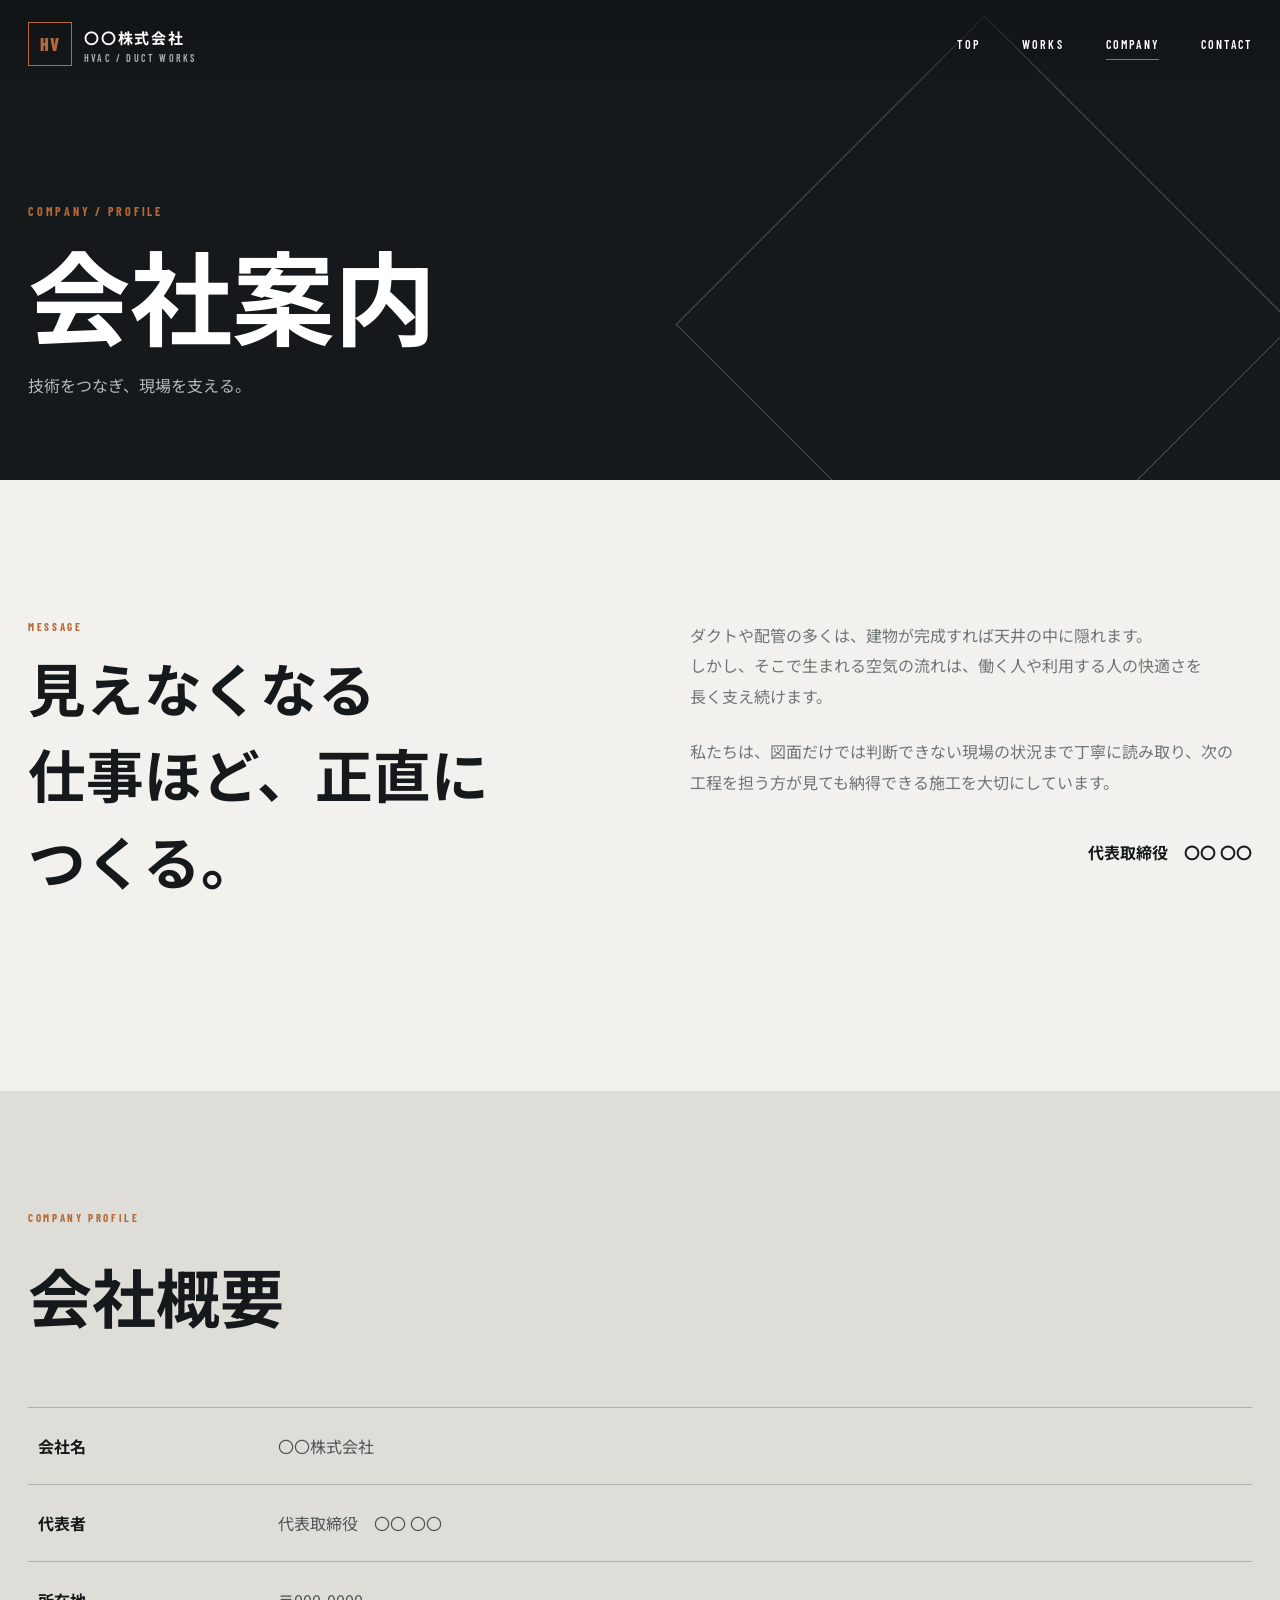
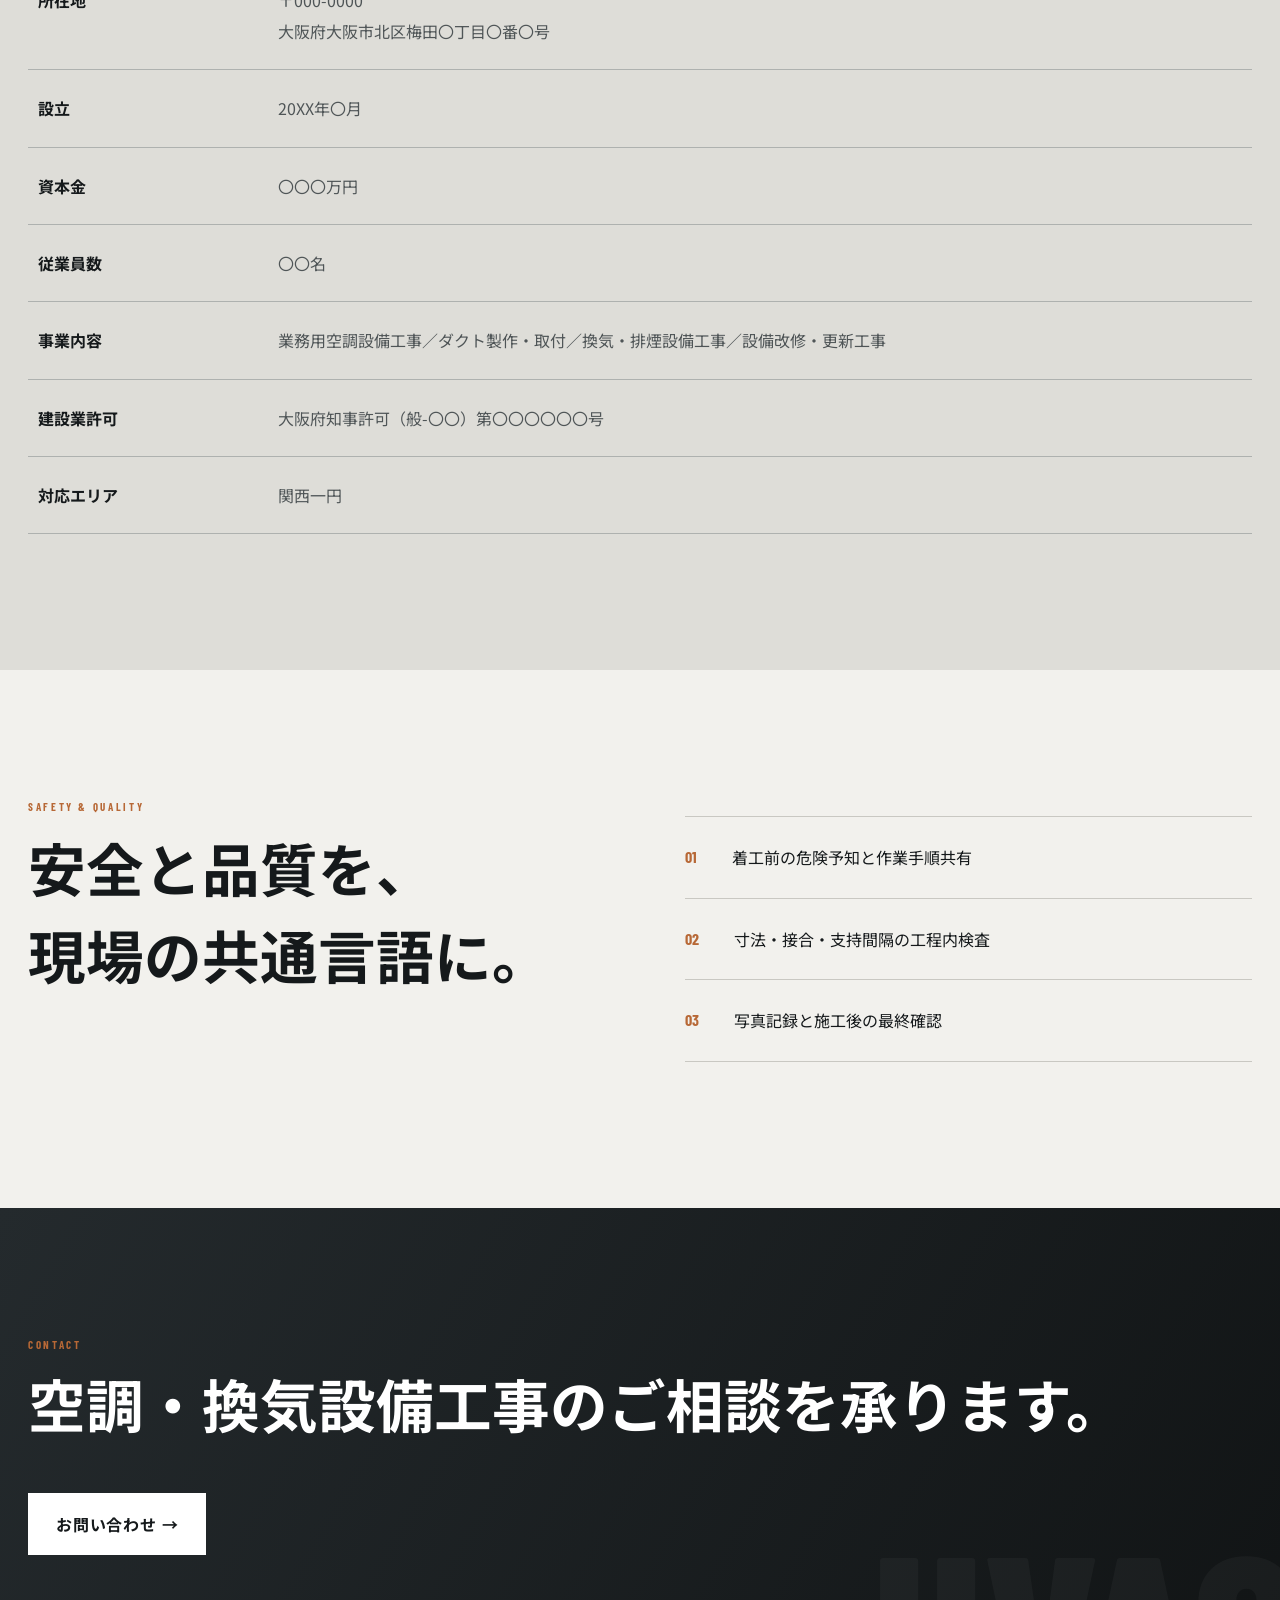
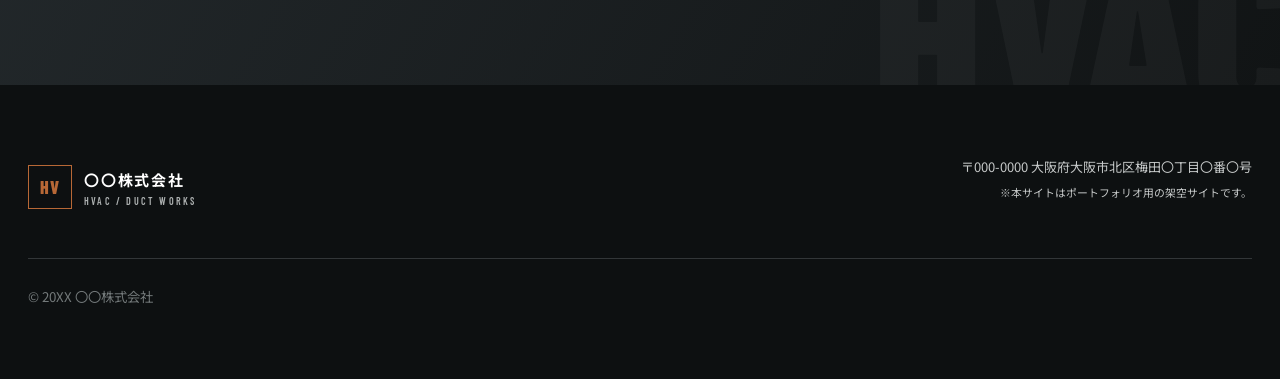
==== commit c4c0675a: "Apply approved phrase wrapping to HVAC sample headings" ====
--- a/company.html
+++ b/company.html
@@ -1 +1 @@
-<!doctype html><html lang="ja"><head><meta charset="UTF-8"><meta name="viewport" content="width=device-width,initial-scale=1"><meta name="description" content="〇〇株式会社の会社案内、施工姿勢、会社概要。"><title>会社案内 | 〇〇株式会社</title><link rel="preconnect" href="https://fonts.googleapis.com"><link rel="preconnect" href="https://fonts.gstatic.com" crossorigin><link href="https://fonts.googleapis.com/css2?family=Barlow+Condensed:wght@500;600;700;800&family=Noto+Sans+JP:wght@400;500;600;700;800&display=swap" rel="stylesheet"><link rel="stylesheet" href="style.css?v=jpbreak1"><link rel="icon" href="favicon.svg" type="image/svg+xml"><script src="script.js" defer></script></head><body><div class="progress"></div><header class="header"><a class="brand" href="index.html"><span class="brand-mark">HV</span><span><b>〇〇株式会社</b><small>HVAC / DUCT WORKS</small></span></a><button class="menu" aria-label="メニューを開く" aria-expanded="false"><i></i><i></i></button><nav><a href="index.html">TOP</a><a href="services.html">WORKS</a><a class="active" href="company.html">COMPANY</a><a href="contact.html">CONTACT</a></nav></header><main><section class="page-hero company-hero"><p>COMPANY / PROFILE</p><h1>会社案内</h1><span>技術をつなぎ、現場を支える。</span></section><section class="message"><div><p class="section-no">MESSAGE</p><h2>見えなくなる仕事ほど、<br>正直につくる。</h2></div><div><p>ダクトや配管の多くは、建物が完成すれば天井の中に隠れます。しかし、そこで生まれる空気の流れは、働く人や利用する人の快適さを長く支え続けます。</p><p>私たちは、図面だけでは判断できない現場の状況まで丁寧に読み取り、次の工程を担う方が見ても納得できる施工を大切にしています。</p><b>代表取締役　〇〇 〇〇</b></div></section><section class="company-data"><p class="section-no">COMPANY PROFILE</p><h2>会社概要</h2><dl><div><dt>会社名</dt><dd>〇〇株式会社</dd></div><div><dt>代表者</dt><dd>代表取締役　〇〇 〇〇</dd></div><div><dt>所在地</dt><dd>〒000-0000<br>大阪府大阪市北区梅田〇丁目〇番〇号</dd></div><div><dt>設立</dt><dd>20XX年〇月</dd></div><div><dt>資本金</dt><dd>〇〇〇万円</dd></div><div><dt>従業員数</dt><dd>〇〇名</dd></div><div><dt>事業内容</dt><dd>業務用空調設備工事／ダクト製作・取付／換気・排煙設備工事／設備改修・更新工事</dd></div><div><dt>建設業許可</dt><dd>大阪府知事許可（般-〇〇）第〇〇〇〇〇〇号</dd></div><div><dt>対応エリア</dt><dd>関西一円</dd></div></dl></section><section class="safety"><div><p class="section-no">SAFETY & QUALITY</p><h2>安全と品質を、<br>現場の共通言語に。</h2></div><ul><li><b>01</b><span>着工前の危険予知と作業手順共有</span></li><li><b>02</b><span>寸法・接合・支持間隔の工程内検査</span></li><li><b>03</b><span>写真記録と施工後の最終確認</span></li></ul></section><section class="cta"><p class="section-no">CONTACT</p><h2>空調・換気設備工事の<br>ご相談を承ります。</h2><a class="btn light" href="contact.html">お問い合わせ →</a></section></main><footer><a class="brand inverse" href="index.html"><span class="brand-mark">HV</span><span><b>〇〇株式会社</b><small>HVAC / DUCT WORKS</small></span></a><p>〒000-0000 大阪府大阪市北区梅田〇丁目〇番〇号<br><small>※本サイトはポートフォリオ用の架空サイトです。</small></p><small>© 20XX 〇〇株式会社</small></footer></body></html>
+<!doctype html><html lang="ja"><head><meta charset="UTF-8"><meta name="viewport" content="width=device-width,initial-scale=1"><meta name="description" content="〇〇株式会社の会社案内、施工姿勢、会社概要。"><title>会社案内 | 〇〇株式会社</title><link rel="preconnect" href="https://fonts.googleapis.com"><link rel="preconnect" href="https://fonts.gstatic.com" crossorigin><link href="https://fonts.googleapis.com/css2?family=Barlow+Condensed:wght@500;600;700;800&family=Noto+Sans+JP:wght@400;500;600;700;800&display=swap" rel="stylesheet"><link rel="stylesheet" href="style.css?v=phrase-wrap1"><link rel="icon" href="favicon.svg" type="image/svg+xml"><script src="script.js?v=phrase-wrap1" defer></script></head><body><div class="progress"></div><header class="header"><a class="brand" href="index.html"><span class="brand-mark">HV</span><span><b>〇〇株式会社</b><small>HVAC / DUCT WORKS</small></span></a><button class="menu" aria-label="メニューを開く" aria-expanded="false"><i></i><i></i></button><nav><a href="index.html">TOP</a><a href="services.html">WORKS</a><a class="active" href="company.html">COMPANY</a><a href="contact.html">CONTACT</a></nav></header><main><section class="page-hero company-hero"><p>COMPANY / PROFILE</p><h1 class="phrase-heading"><i class="phrase-unit">会社案内</i></h1><span>技術をつなぎ、現場を支える。</span></section><section class="message"><div><p class="section-no">MESSAGE</p><h2 class="phrase-heading"><i class="phrase-unit">見えなくなる</i><wbr><i class="phrase-unit">仕事ほど、</i><wbr><i class="phrase-unit">正直に</i><wbr><i class="phrase-unit">つくる。</i></h2></div><div><p>ダクトや配管の多くは、建物が完成すれば天井の中に隠れます。しかし、そこで生まれる空気の流れは、働く人や利用する人の快適さを長く支え続けます。</p><p>私たちは、図面だけでは判断できない現場の状況まで丁寧に読み取り、次の工程を担う方が見ても納得できる施工を大切にしています。</p><b>代表取締役　〇〇 〇〇</b></div></section><section class="company-data"><p class="section-no">COMPANY PROFILE</p><h2 class="phrase-heading"><i class="phrase-unit">会社概要</i></h2><dl><div><dt>会社名</dt><dd>〇〇株式会社</dd></div><div><dt>代表者</dt><dd>代表取締役　〇〇 〇〇</dd></div><div><dt>所在地</dt><dd>〒000-0000<br>大阪府大阪市北区梅田〇丁目〇番〇号</dd></div><div><dt>設立</dt><dd>20XX年〇月</dd></div><div><dt>資本金</dt><dd>〇〇〇万円</dd></div><div><dt>従業員数</dt><dd>〇〇名</dd></div><div><dt>事業内容</dt><dd>業務用空調設備工事／ダクト製作・取付／換気・排煙設備工事／設備改修・更新工事</dd></div><div><dt>建設業許可</dt><dd>大阪府知事許可（般-〇〇）第〇〇〇〇〇〇号</dd></div><div><dt>対応エリア</dt><dd>関西一円</dd></div></dl></section><section class="safety"><div><p class="section-no">SAFETY & QUALITY</p><h2 class="phrase-heading"><i class="phrase-unit">安全と</i><wbr><i class="phrase-unit">品質を、</i><wbr><i class="phrase-unit">現場の</i><wbr><i class="phrase-unit">共通言語に。</i></h2></div><ul><li><b>01</b><span>着工前の危険予知と作業手順共有</span></li><li><b>02</b><span>寸法・接合・支持間隔の工程内検査</span></li><li><b>03</b><span>写真記録と施工後の最終確認</span></li></ul></section><section class="cta"><p class="section-no">CONTACT</p><h2 class="phrase-heading semantic-lines cta-title"><i class="phrase-unit">空調・</i><wbr><i class="phrase-unit">換気設備</i><wbr><i class="phrase-unit">工事の</i><wbr><i class="phrase-unit">ご相談を</i><wbr><i class="phrase-unit">承ります。</i></h2><a class="btn light" href="contact.html">お問い合わせ →</a></section></main><footer><a class="brand inverse" href="index.html"><span class="brand-mark">HV</span><span><b>〇〇株式会社</b><small>HVAC / DUCT WORKS</small></span></a><p>〒000-0000 大阪府大阪市北区梅田〇丁目〇番〇号<br><small>※本サイトはポートフォリオ用の架空サイトです。</small></p><small>© 20XX 〇〇株式会社</small></footer></body></html>
--- a/style.css
+++ b/style.css
@@ -210,3 +210,50 @@
 h1,h2,h3,.lead,.catch,.copy{text-wrap:balance;overflow-wrap:normal;word-break:normal}
 p,li,dt,dd,figcaption{text-wrap:pretty;overflow-wrap:break-word;word-break:normal}
 @supports (word-break:auto-phrase){h1,h2,h3,.lead,.catch,.copy,p,li,dt,dd,figcaption{word-break:auto-phrase}}
+
+
+/* Semantic Japanese line groups for mobile headings and copy. */
+.semantic-lines>.semantic-line{display:inline}
+@media(max-width:600px){
+  .semantic-lines>br{display:none!important}
+  .semantic-lines>.semantic-line{
+    display:block;
+    width:max-content;
+    max-width:100%;
+    white-space:nowrap;
+    text-wrap:nowrap;
+  }
+  .principle-title{font-size:clamp(1.8rem,7.6vw,2rem)!important;line-height:1.55!important}
+  .service-scope-title{font-size:clamp(1.85rem,7.8vw,2.05rem)!important;line-height:1.55!important}
+  .cta-title{font-size:clamp(1.8rem,7.6vw,2rem)!important;line-height:1.6!important}
+  .semantic-copy>span{display:block;width:max-content;max-width:100%;white-space:nowrap}
+}
+
+
+/* Desktop layout: use horizontal space and preserve meaningful Japanese lines. */
+@media(min-width:901px){
+  .hero{grid-template-columns:56% 44%}
+  .hero-copy{padding:150px 4vw 90px 7vw}
+  .hero h1{
+    font-size:clamp(4rem,5vw,6.2rem);
+    line-height:1.2;
+    white-space:nowrap;
+  }
+  .craft{grid-template-columns:48% 52%}
+  .craft-copy{padding:105px 5vw 85px 5vw}
+  .craft-copy h2{
+    font-size:clamp(2.4rem,3.5vw,3.7rem);
+    line-height:1.45;
+    white-space:nowrap;
+  }
+  .service-scope-title{
+    font-size:clamp(2.4rem,4vw,4rem)!important;
+    line-height:1.45!important;
+    white-space:nowrap;
+  }
+}
+
+/* Approved phrase boundaries on all screen sizes. */
+.phrase-heading{white-space:normal!important;text-wrap:wrap!important;word-break:normal;overflow-wrap:normal;min-width:0}
+.phrase-heading>.phrase-unit{display:inline-block;white-space:nowrap!important;text-wrap:nowrap!important;word-break:normal;overflow-wrap:normal;font:inherit;color:inherit;letter-spacing:inherit}
+.phrase-heading>wbr{display:inline}
